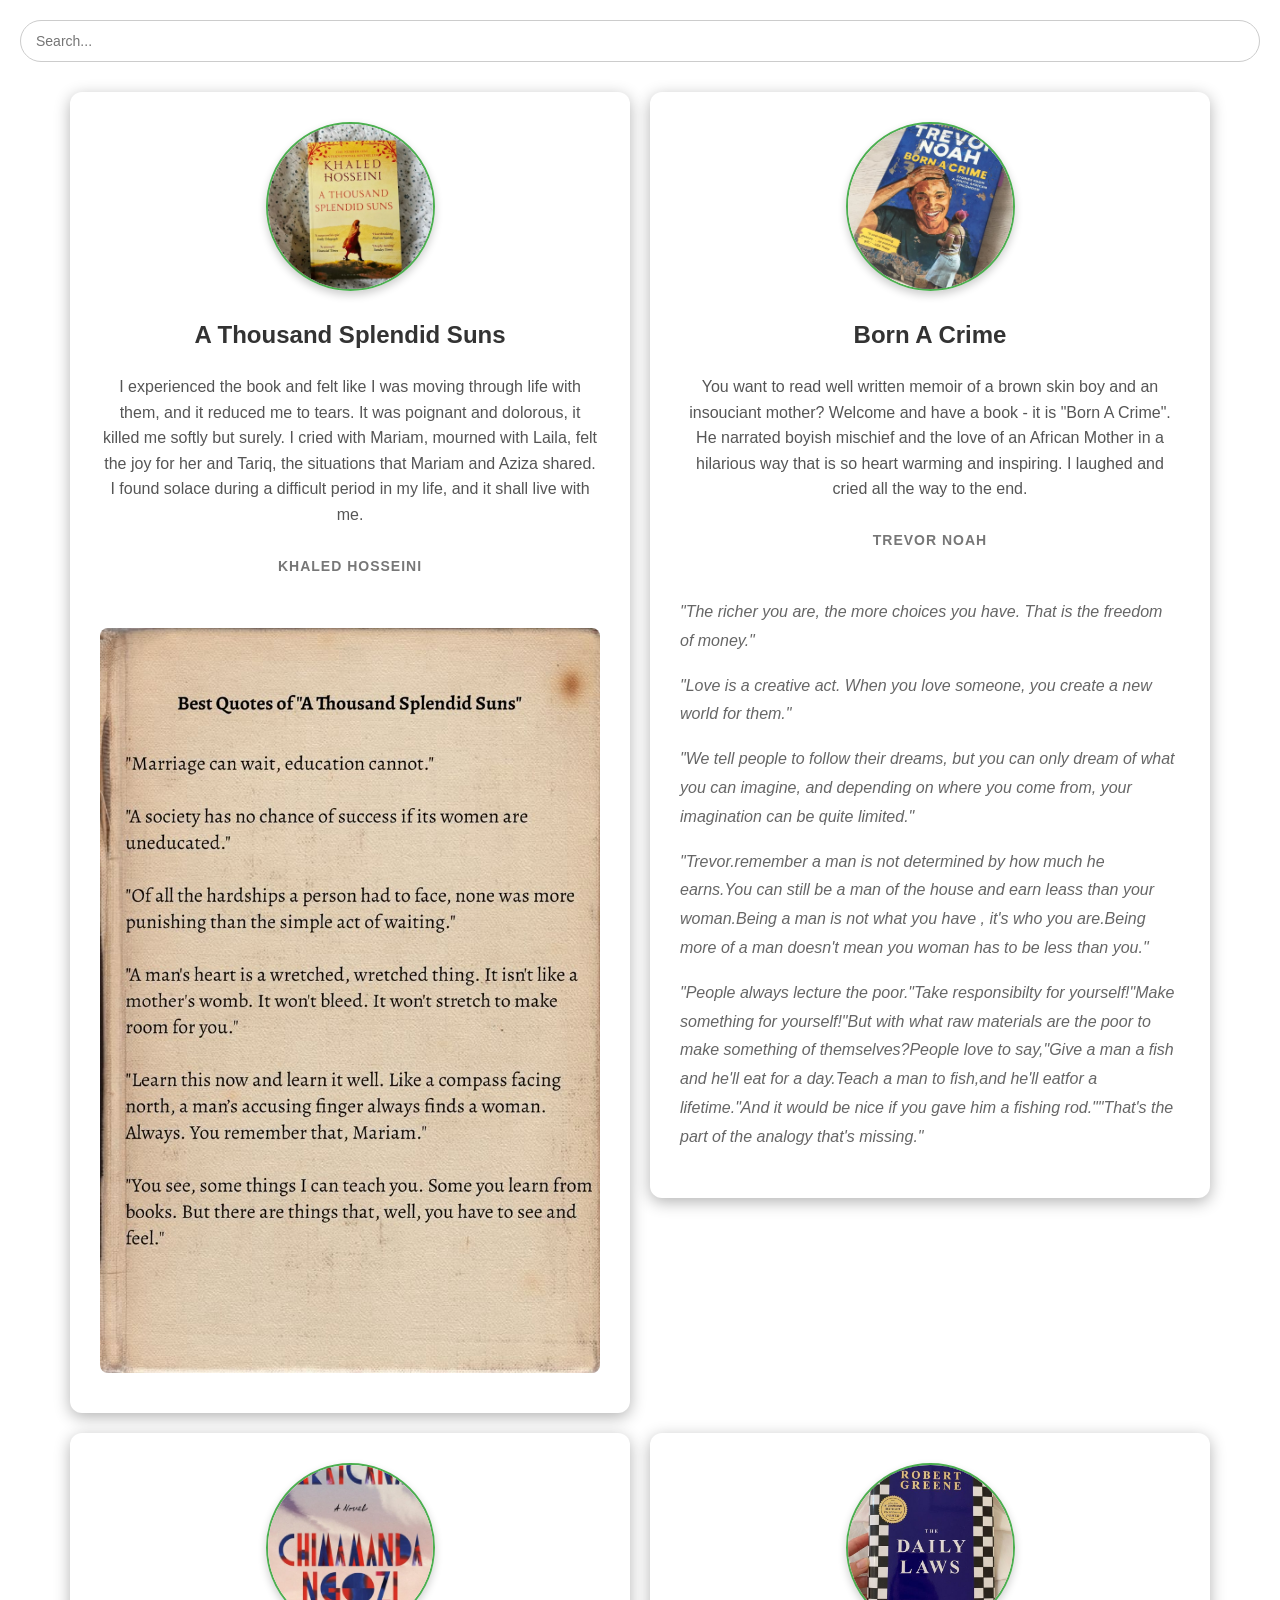
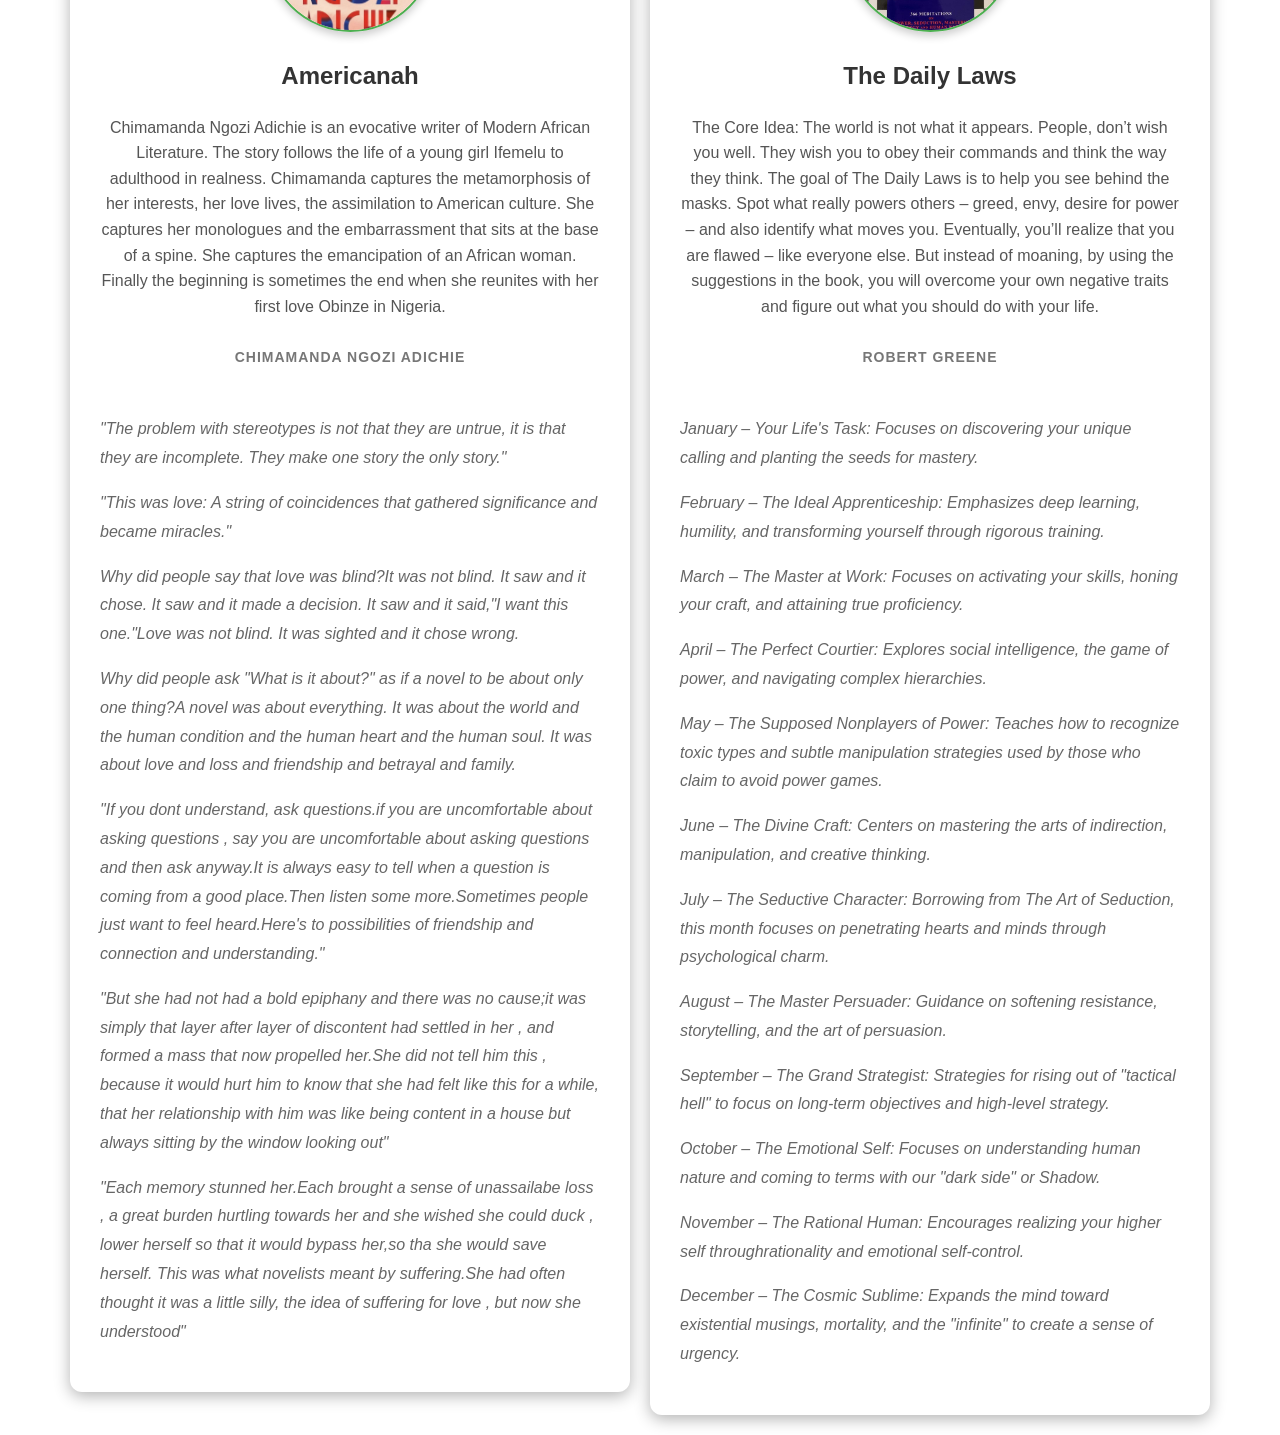
==== index.html @ 942a487c "<Created HTML and Created JavaScript objects>" ====
<!DOCTYPE html>
<html>
<head>
    <meta charset="UTF-8">
    <meta name="viewport" content="width=device-width, initial-scale=1.0">
    <title>Reader's Digest</title>
    
    <style>
        body {
            background-image: url("1.jpg");
            background-size: cover;
            background-position: center;
            background-attachment: fixed;
            margin: 0;
            padding: 20px;
            font-family: Arial, sans-serif;
        }

        .top-section {
            display: flex;
            justify-content: center;
            margin-bottom: 30px;
        }

        .search-bar {
            width: 100%;
            max-width: 1600px;
            height: 40px;
            padding: 0 15px;
            border: 1px solid #ccc;
            border-radius: 25px;
            outline: none;
            font-size: 14px;
        }

        .image-row {
            display: flex;
            justify-content: center;
            align-items: flex-start;
            gap: 20px;
            flex-wrap: wrap;
            padding: 0 20px;
        }

        .book-container {
            display: flex;
            flex-direction: column;
            align-items: center;
            max-width: 500px;
            padding: 30px;
            background: #fff;
            border-radius: 12px;
            box-shadow: 0 4px 16px rgba(0, 0, 0, 0.3);
            text-align: center;
        }

        .profile-image {
            width: 165px;
            height: 165px;
            border-radius: 50%;
            border: 2px solid #4CAF50;
            box-shadow: 0 4px 8px rgba(0, 0, 0, 0.2);
            object-fit: cover;
            margin-bottom: 20px;
        }

        .book-container h1 {
            margin: 10px 0;
            font-size: 24px;
            color: #333;
        }

        .book-description {
            line-height: 1.6;
            color: #555;
            margin: 15px 0;
        }

        .book_author {
            font-weight: bold;
            color: #777;
            margin-top: 15px;
            font-size: 14px;
            letter-spacing: 1px;
        }

        .quotes-image {
            width: 100%;
            height: auto;
            margin: 20px 0 0 0;
            border-radius: 8px;
        }

        .quotes {
            margin-top: 20px;
            text-align: left;
            font-style: italic;
            color: #666;
            line-height: 1.8;
        }
    </style>
</head>
<body>
    <div class="top-section">
        <input type="text" class="search-bar" placeholder="Search...">
    </div>
    
    <!-- ✅ ALL book containers go inside this ONE image-row -->
    <div class="image-row"> 
        
        <!-- Book 1: A Thousand Splendid Suns -->
        <div class="book-container">
            <img class="profile-image" src="Images/lotus.jpg" alt="A Thousand Splendid Suns">
            <h1>A Thousand Splendid Suns</h1>
            <p class="book-description">
                I experienced the book and felt like I was moving through life with them, and it reduced me to tears. It was poignant and dolorous, it killed me softly but surely. I cried with Mariam, mourned with Laila, felt the joy for her and Tariq, the situations that Mariam and Aziza shared. I found solace during a difficult period in my life, and it shall live with me.
            </p>
            <p class="book_author">KHALED HOSSEINI</p>
            <div class="quotes">
                <img class="quotes-image" src="Images/_A thousand splendid suns_ quotes.jpg">
            </div>
        </div>
    
        <!-- Book 2: Born A Crime -->
        <div class="book-container">
            <img class="profile-image" src="Images/Born A Crime - Trevor Noah.jpg" alt="Born A Crime">
            <h1>Born A Crime</h1>
            <p class="book-description">
                You want to read well written memoir of a brown skin boy and an insouciant mother? Welcome and have a book - it is "Born A Crime". He narrated boyish mischief and the love of an African Mother in a hilarious way that is so heart warming and inspiring. I laughed and cried all the way to the end.
            </p>
            <p class="book_author">TREVOR NOAH</p>
            <div class="quotes">
                <p>"The richer you are, the more choices you have. That is the freedom of money."</p>
                <p>"Love is a creative act. When you love someone, you create a new world for them."</p>
                <p>"We tell people to follow their dreams, but you can only dream of what you can imagine, and depending on where you come from, your imagination can be quite limited."</p>
                <p>
                    "Trevor.remember a man is not determined by how much he earns.You can still be a man of the house and earn leass than your woman.Being a man is not what you have , it's who you are.Being more of a man doesn't mean you woman has to be less than you."
                </p>
                <p>
                    "People always lecture the poor."Take responsibilty for yourself!"Make something for yourself!"But with what raw materials are the poor to make something of themselves?People love to say,"Give a man a fish and he'll eat for a day.Teach a man to fish,and he'll eatfor a lifetime."And it would be nice if you gave him a fishing rod.""That's the part of the analogy that's missing."

                </p>
            </div>
        </div>

        <!-- Book 3: Americanah -->
        <div class="book-container">
            <img class="profile-image" src="Images/Americanah_ A novel - Chimamanda Ngozi Adichie….jpg" alt="Americanah">
            <h1>Americanah</h1>
            <p class="book-description">
                Chimamanda Ngozi Adichie is an evocative writer of Modern African Literature. The story follows the life of a young girl Ifemelu to adulthood in realness. Chimamanda captures the metamorphosis of her interests, her love lives, the assimilation to American culture. She captures her monologues and the embarrassment that sits at the base of a spine. She captures the emancipation of an African woman. Finally the beginning is sometimes the end when she reunites with her first love Obinze in Nigeria.
            </p>
            <p class="book_author">CHIMAMANDA NGOZI ADICHIE</p>
            <div class="quotes">
                <p>"The problem with stereotypes is not that they are untrue, it is that they are incomplete. They make one story the only story."</p>
                <p>"This was love: A string of coincidences that gathered significance and became miracles."</p>
                <p> Why did people say that love was blind?It was not blind. It saw and it chose. It saw and it made a decision. It saw and it said,"I want this one."Love was not blind. It was sighted and it chose wrong. 
</p>
<p>Why did people ask "What is it about?"
              as if a novel to be about only one thing?A novel was about everything. It was about the world and the human condition and the human heart and the human soul. It was about love and loss and friendship and betrayal and family.</p>
              <p>"If you dont understand, ask questions.if you are uncomfortable about asking questions , say you are uncomfortable about asking questions and then ask anyway.It is always easy to tell when a question is coming from a good place.Then listen some more.Sometimes people just want to feel heard.Here's to possibilities of friendship and connection and understanding."
</p>
<p>"But she had not had a bold epiphany and there was no cause;it was simply that layer after layer of discontent had settled in her , and formed a mass that now propelled her.She did not tell him this , because it would hurt him to know that she had felt like this for a while, that her relationship with him was like being content in a house but always sitting by the window looking out"
</p>
<p>"Each memory stunned her.Each brought a sense of unassailabe loss , a great burden hurtling towards her and she wished she could duck , lower herself so that it would bypass her,so tha she would save herself.
              This was what novelists meant by suffering.She had often thought it was a little silly, the idea of suffering for love , but now she understood" 


</p>
            </div>
        </div>
 <div class="book-container"> <!-- ✅ Fixed: removed space, now it's one class -->
            <img class="profile-image" src="Images/The Daily Laws, Robert Greene - Daily Wisdom and Guidance.jpg" alt="The Daily Laws">
            
            <h1>The Daily Laws
            </h1>
            
            <p class="book-description">
               The Core Idea:
The world is not what it appears. People, don’t wish you well. They wish you to obey their commands and think the way they think. The goal of The Daily Laws is to help you see behind the masks. Spot what really powers others – greed, envy, desire for power – and also identify what moves you. Eventually, you’ll realize that you are flawed – like everyone else. But instead of moaning, by using the suggestions in the book, you will overcome your own negative traits and figure out what you should do with your life.
            </p>
            
            <p class="book_author">
                ROBERT GREENE
            </p>
            <div class="quotes">
                
<p>January – Your Life's Task: Focuses on discovering your unique calling and planting the seeds for mastery.</p>
<p>February – The Ideal Apprenticeship: Emphasizes deep learning, humility, and transforming yourself through rigorous training.</p>
<p>March – The Master at Work: Focuses on activating your skills, honing your craft, and attaining true proficiency.</p>
<p>April – The Perfect Courtier: Explores social intelligence, the game of power, and navigating complex hierarchies.</p>
<p>May – The Supposed Nonplayers of Power: Teaches how to recognize toxic types and subtle manipulation strategies used by those who claim to avoid power games.</p>
<p>June – The Divine Craft: Centers on mastering the arts of indirection, manipulation, and creative thinking.</p>
<p>July – The Seductive Character: Borrowing from The Art of Seduction, this month focuses on penetrating hearts and minds through psychological charm.</p>
<p>August – The Master Persuader: Guidance on softening resistance, storytelling, and the art of persuasion.</p>
<p>September – The Grand Strategist: Strategies for rising out of "tactical hell" to focus on long-term objectives and high-level strategy.</p>
<p>October – The Emotional Self: Focuses on understanding human nature and coming to terms with our "dark side" or Shadow.</p>
<p>November – The Rational Human: Encourages realizing your higher self throughrationality and emotional self-control.</p>
<p>December – The Cosmic Sublime: Expands the mind toward existential musings, mortality, and the "infinite" to create a sense of urgency. </p>


    
        </div>
    </div>

    </div> 
   <script src="books.js"></script> 
</body>
</html>
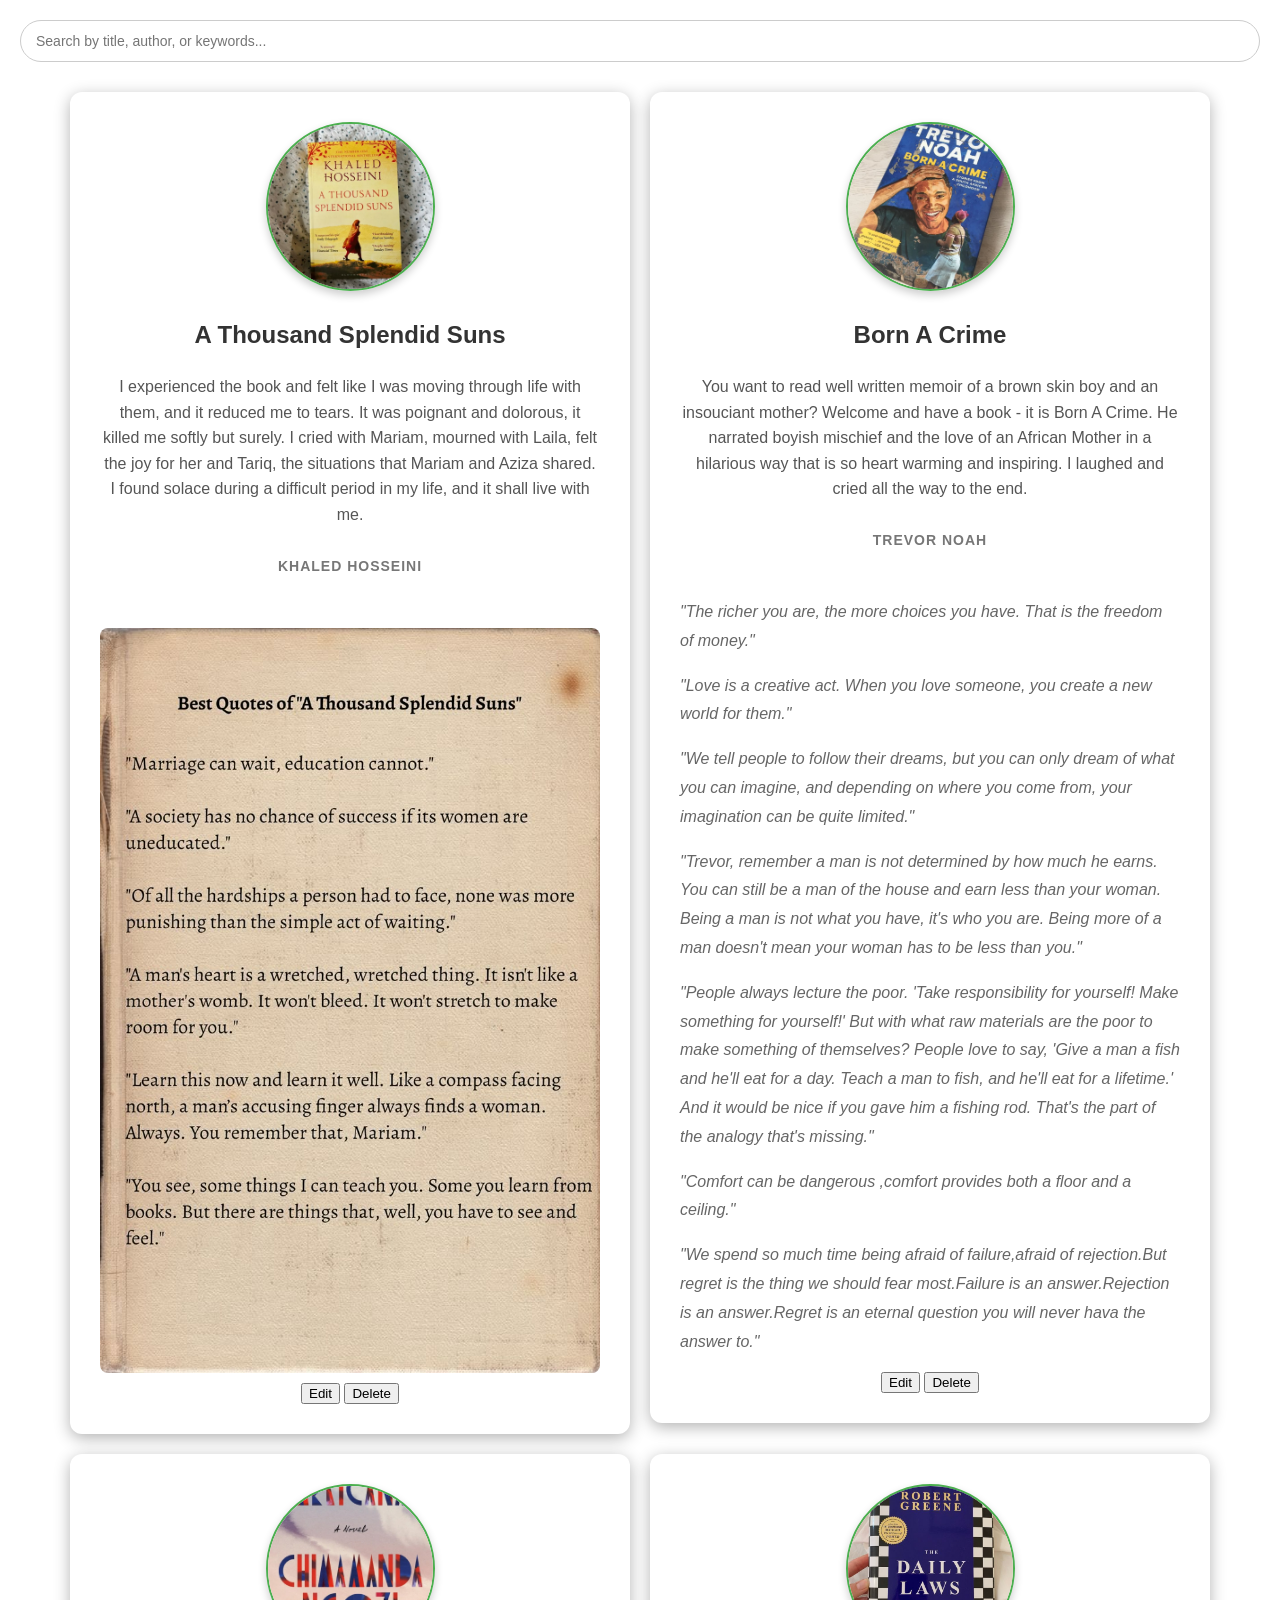
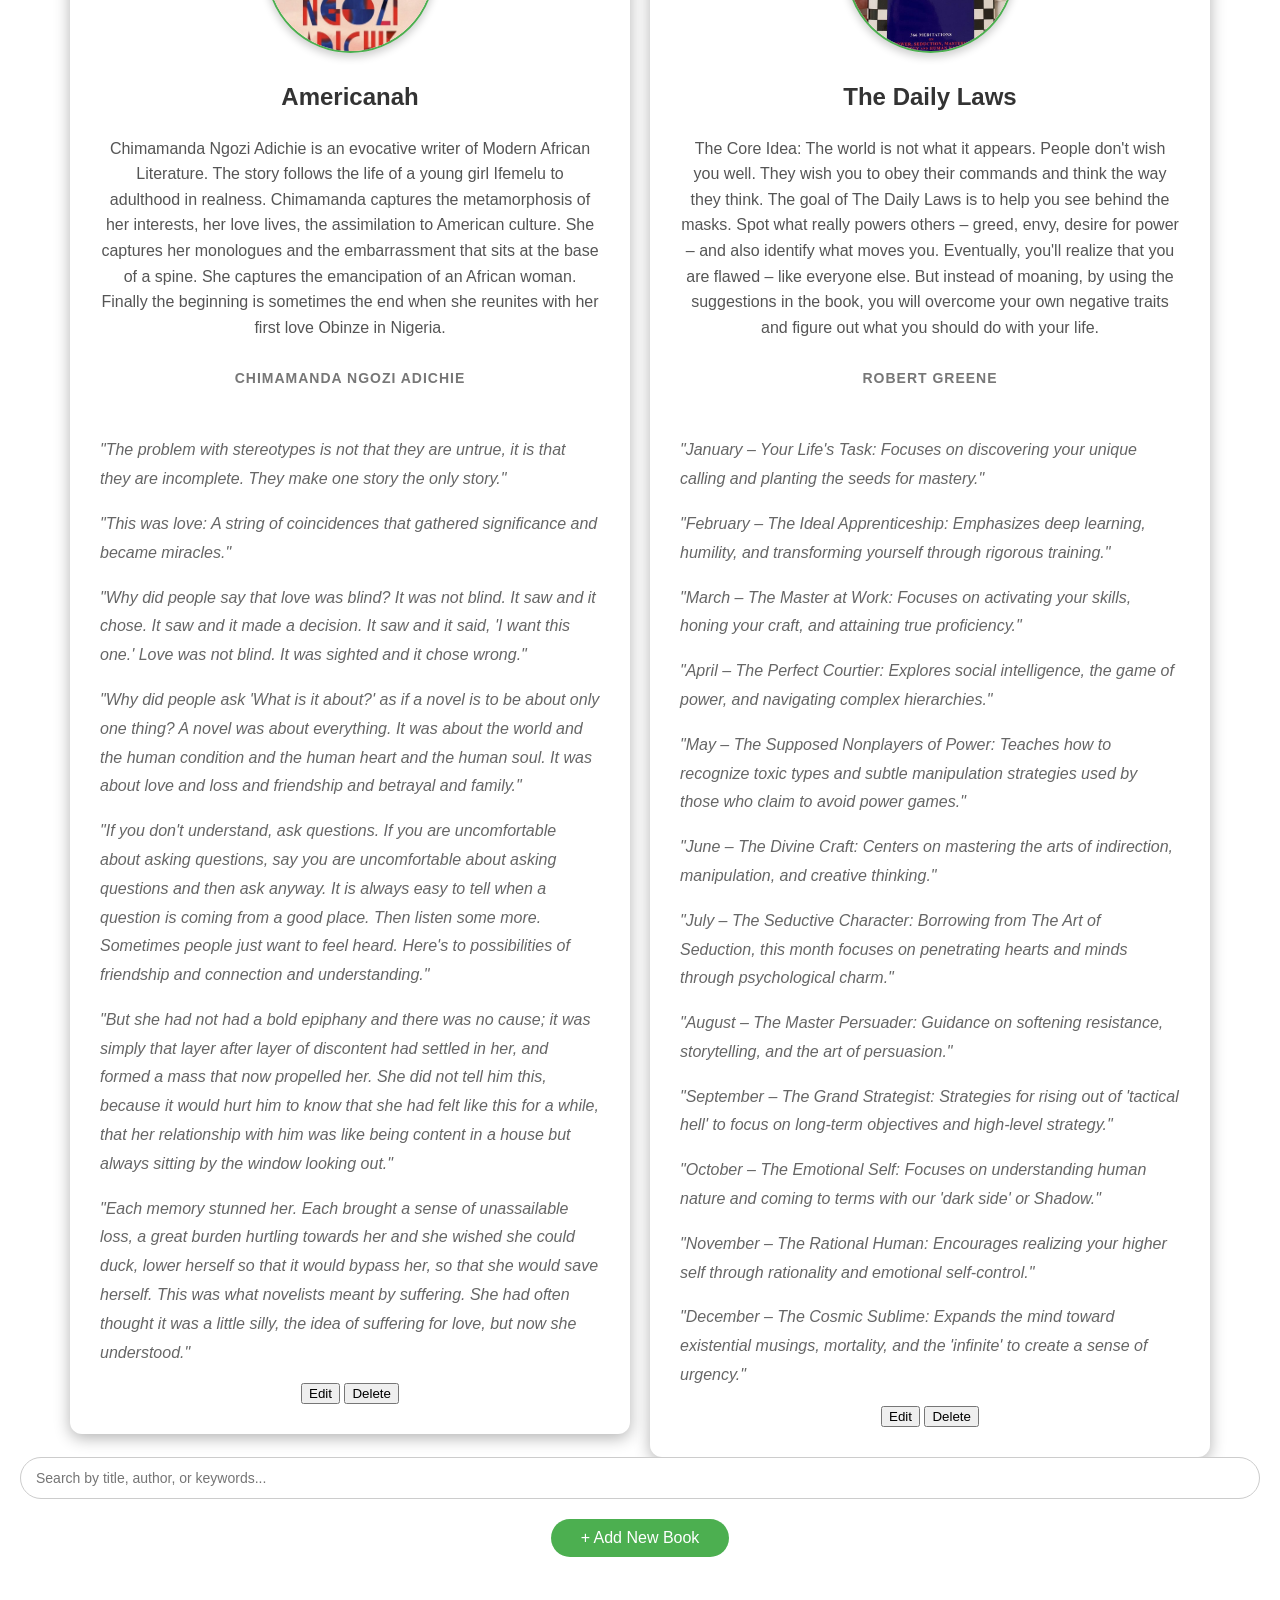
==== commit 3e9f4bf7: "<Updated the genre filter>" ====
--- a/index.html
+++ b/index.html
@@ -1,209 +1,56 @@
 <!DOCTYPE html>
 <html>
-<head>
+<head> 
     <meta charset="UTF-8">
     <meta name="viewport" content="width=device-width, initial-scale=1.0">
     <title>Reader's Digest</title>
-    
-    <style>
-        body {
-            background-image: url("1.jpg");
-            background-size: cover;
-            background-position: center;
-            background-attachment: fixed;
-            margin: 0;
-            padding: 20px;
-            font-family: Arial, sans-serif;
-        }
-
-        .top-section {
-            display: flex;
-            justify-content: center;
-            margin-bottom: 30px;
-        }
-
-        .search-bar {
-            width: 100%;
-            max-width: 1600px;
-            height: 40px;
-            padding: 0 15px;
-            border: 1px solid #ccc;
-            border-radius: 25px;
-            outline: none;
-            font-size: 14px;
-        }
-
-        .image-row {
-            display: flex;
-            justify-content: center;
-            align-items: flex-start;
-            gap: 20px;
-            flex-wrap: wrap;
-            padding: 0 20px;
-        }
-
-        .book-container {
-            display: flex;
-            flex-direction: column;
-            align-items: center;
-            max-width: 500px;
-            padding: 30px;
-            background: #fff;
-            border-radius: 12px;
-            box-shadow: 0 4px 16px rgba(0, 0, 0, 0.3);
-            text-align: center;
-        }
-
-        .profile-image {
-            width: 165px;
-            height: 165px;
-            border-radius: 50%;
-            border: 2px solid #4CAF50;
-            box-shadow: 0 4px 8px rgba(0, 0, 0, 0.2);
-            object-fit: cover;
-            margin-bottom: 20px;
-        }
-
-        .book-container h1 {
-            margin: 10px 0;
-            font-size: 24px;
-            color: #333;
-        }
-
-        .book-description {
-            line-height: 1.6;
-            color: #555;
-            margin: 15px 0;
-        }
-
-        .book_author {
-            font-weight: bold;
-            color: #777;
-            margin-top: 15px;
-            font-size: 14px;
-            letter-spacing: 1px;
-        }
-
-        .quotes-image {
-            width: 100%;
-            height: auto;
-            margin: 20px 0 0 0;
-            border-radius: 8px;
-        }
-
-        .quotes {
-            margin-top: 20px;
-            text-align: left;
-            font-style: italic;
-            color: #666;
-            line-height: 1.8;
-        }
-    </style>
+    <link rel="stylesheet" href="reader'sDigest.css">
 </head>
 <body>
     <div class="top-section">
-        <input type="text" class="search-bar" placeholder="Search...">
+        <input type="text" class="search-bar" placeholder="Search by title, author, or keywords...">
     </div>
     
-    <!-- ✅ ALL book containers go inside this ONE image-row -->
-    <div class="image-row"> 
-        
-        <!-- Book 1: A Thousand Splendid Suns -->
-        <div class="book-container">
-            <img class="profile-image" src="Images/lotus.jpg" alt="A Thousand Splendid Suns">
-            <h1>A Thousand Splendid Suns</h1>
-            <p class="book-description">
-                I experienced the book and felt like I was moving through life with them, and it reduced me to tears. It was poignant and dolorous, it killed me softly but surely. I cried with Mariam, mourned with Laila, felt the joy for her and Tariq, the situations that Mariam and Aziza shared. I found solace during a difficult period in my life, and it shall live with me.
-            </p>
-            <p class="book_author">KHALED HOSSEINI</p>
-            <div class="quotes">
-                <img class="quotes-image" src="Images/_A thousand splendid suns_ quotes.jpg">
+   
+    <div class="image-row"></div>
+    <div class="top-section">
+    <input type="text" class="search-bar" placeholder="Search by title, author, or keywords...">
+    <button class="add-book-btn">+ Add New Book</button>
+</div>
+
+<!-- Modal for adding books -->
+<div class="modal-overlay" id="book-modal">
+    <div class="modal-content">
+        <h2 id="modal-title">Add New Book</h2>
+        <form id="book-form">
+            <input type="hidden" id="book-id">
+            
+            <label for="book-title">Book Title:</label>
+            <input type="text" id="book-title" required>
+            
+            <label for="book-author">Author:</label>
+            <input type="text" id="book-author" required>
+            
+            <label for="book-image">Image Path:</label>
+            <input type="text" id="book-image" placeholder="Images/book-cover.jpg" required>
+            
+            <label for="book-description">Description:</label>
+            <textarea id="book-description" rows="5" required></textarea>
+            
+            <label for="book-quotes">Quotes (one per line, optional):</label>
+            <textarea id="book-quotes" rows="5" placeholder="Quote 1&#10;Quote 2&#10;Quote 3"></textarea>
+            
+            <div class="modal-buttons">
+                <button type="submit" class="submit-btn">Save Book</button>
+                <button type="button" class="cancel-btn">Cancel</button>
             </div>
-        </div>
-    
-        <!-- Book 2: Born A Crime -->
-        <div class="book-container">
-            <img class="profile-image" src="Images/Born A Crime - Trevor Noah.jpg" alt="Born A Crime">
-            <h1>Born A Crime</h1>
-            <p class="book-description">
-                You want to read well written memoir of a brown skin boy and an insouciant mother? Welcome and have a book - it is "Born A Crime". He narrated boyish mischief and the love of an African Mother in a hilarious way that is so heart warming and inspiring. I laughed and cried all the way to the end.
-            </p>
-            <p class="book_author">TREVOR NOAH</p>
-            <div class="quotes">
-                <p>"The richer you are, the more choices you have. That is the freedom of money."</p>
-                <p>"Love is a creative act. When you love someone, you create a new world for them."</p>
-                <p>"We tell people to follow their dreams, but you can only dream of what you can imagine, and depending on where you come from, your imagination can be quite limited."</p>
-                <p>
-                    "Trevor.remember a man is not determined by how much he earns.You can still be a man of the house and earn leass than your woman.Being a man is not what you have , it's who you are.Being more of a man doesn't mean you woman has to be less than you."
-                </p>
-                <p>
-                    "People always lecture the poor."Take responsibilty for yourself!"Make something for yourself!"But with what raw materials are the poor to make something of themselves?People love to say,"Give a man a fish and he'll eat for a day.Teach a man to fish,and he'll eatfor a lifetime."And it would be nice if you gave him a fishing rod.""That's the part of the analogy that's missing."
+        </form>
+    </div>
+</div>
 
-                </p>
-            </div>
-        </div>
-
-        <!-- Book 3: Americanah -->
-        <div class="book-container">
-            <img class="profile-image" src="Images/Americanah_ A novel - Chimamanda Ngozi Adichie….jpg" alt="Americanah">
-            <h1>Americanah</h1>
-            <p class="book-description">
-                Chimamanda Ngozi Adichie is an evocative writer of Modern African Literature. The story follows the life of a young girl Ifemelu to adulthood in realness. Chimamanda captures the metamorphosis of her interests, her love lives, the assimilation to American culture. She captures her monologues and the embarrassment that sits at the base of a spine. She captures the emancipation of an African woman. Finally the beginning is sometimes the end when she reunites with her first love Obinze in Nigeria.
-            </p>
-            <p class="book_author">CHIMAMANDA NGOZI ADICHIE</p>
-            <div class="quotes">
-                <p>"The problem with stereotypes is not that they are untrue, it is that they are incomplete. They make one story the only story."</p>
-                <p>"This was love: A string of coincidences that gathered significance and became miracles."</p>
-                <p> Why did people say that love was blind?It was not blind. It saw and it chose. It saw and it made a decision. It saw and it said,"I want this one."Love was not blind. It was sighted and it chose wrong. 
-</p>
-<p>Why did people ask "What is it about?"
-              as if a novel to be about only one thing?A novel was about everything. It was about the world and the human condition and the human heart and the human soul. It was about love and loss and friendship and betrayal and family.</p>
-              <p>"If you dont understand, ask questions.if you are uncomfortable about asking questions , say you are uncomfortable about asking questions and then ask anyway.It is always easy to tell when a question is coming from a good place.Then listen some more.Sometimes people just want to feel heard.Here's to possibilities of friendship and connection and understanding."
-</p>
-<p>"But she had not had a bold epiphany and there was no cause;it was simply that layer after layer of discontent had settled in her , and formed a mass that now propelled her.She did not tell him this , because it would hurt him to know that she had felt like this for a while, that her relationship with him was like being content in a house but always sitting by the window looking out"
-</p>
-<p>"Each memory stunned her.Each brought a sense of unassailabe loss , a great burden hurtling towards her and she wished she could duck , lower herself so that it would bypass her,so tha she would save herself.
-              This was what novelists meant by suffering.She had often thought it was a little silly, the idea of suffering for love , but now she understood" 
-
-
-</p>
-            </div>
-        </div>
- <div class="book-container"> <!-- ✅ Fixed: removed space, now it's one class -->
-            <img class="profile-image" src="Images/The Daily Laws, Robert Greene - Daily Wisdom and Guidance.jpg" alt="The Daily Laws">
-            
-            <h1>The Daily Laws
-            </h1>
-            
-            <p class="book-description">
-               The Core Idea:
-The world is not what it appears. People, don’t wish you well. They wish you to obey their commands and think the way they think. The goal of The Daily Laws is to help you see behind the masks. Spot what really powers others – greed, envy, desire for power – and also identify what moves you. Eventually, you’ll realize that you are flawed – like everyone else. But instead of moaning, by using the suggestions in the book, you will overcome your own negative traits and figure out what you should do with your life.
-            </p>
-            
-            <p class="book_author">
-                ROBERT GREENE
-            </p>
-            <div class="quotes">
-                
-<p>January – Your Life's Task: Focuses on discovering your unique calling and planting the seeds for mastery.</p>
-<p>February – The Ideal Apprenticeship: Emphasizes deep learning, humility, and transforming yourself through rigorous training.</p>
-<p>March – The Master at Work: Focuses on activating your skills, honing your craft, and attaining true proficiency.</p>
-<p>April – The Perfect Courtier: Explores social intelligence, the game of power, and navigating complex hierarchies.</p>
-<p>May – The Supposed Nonplayers of Power: Teaches how to recognize toxic types and subtle manipulation strategies used by those who claim to avoid power games.</p>
-<p>June – The Divine Craft: Centers on mastering the arts of indirection, manipulation, and creative thinking.</p>
-<p>July – The Seductive Character: Borrowing from The Art of Seduction, this month focuses on penetrating hearts and minds through psychological charm.</p>
-<p>August – The Master Persuader: Guidance on softening resistance, storytelling, and the art of persuasion.</p>
-<p>September – The Grand Strategist: Strategies for rising out of "tactical hell" to focus on long-term objectives and high-level strategy.</p>
-<p>October – The Emotional Self: Focuses on understanding human nature and coming to terms with our "dark side" or Shadow.</p>
-<p>November – The Rational Human: Encourages realizing your higher self throughrationality and emotional self-control.</p>
-<p>December – The Cosmic Sublime: Expands the mind toward existential musings, mortality, and the "infinite" to create a sense of urgency. </p>
-
-
-    
-        </div>
-    </div>
-
-    </div> 
-   <script src="books.js"></script> 
+<div class="image-row"></div>
+   
+    <script src="Data/books.js"></script>
+    <script src="Scripts/app.js"></script>
 </body>
 </html>
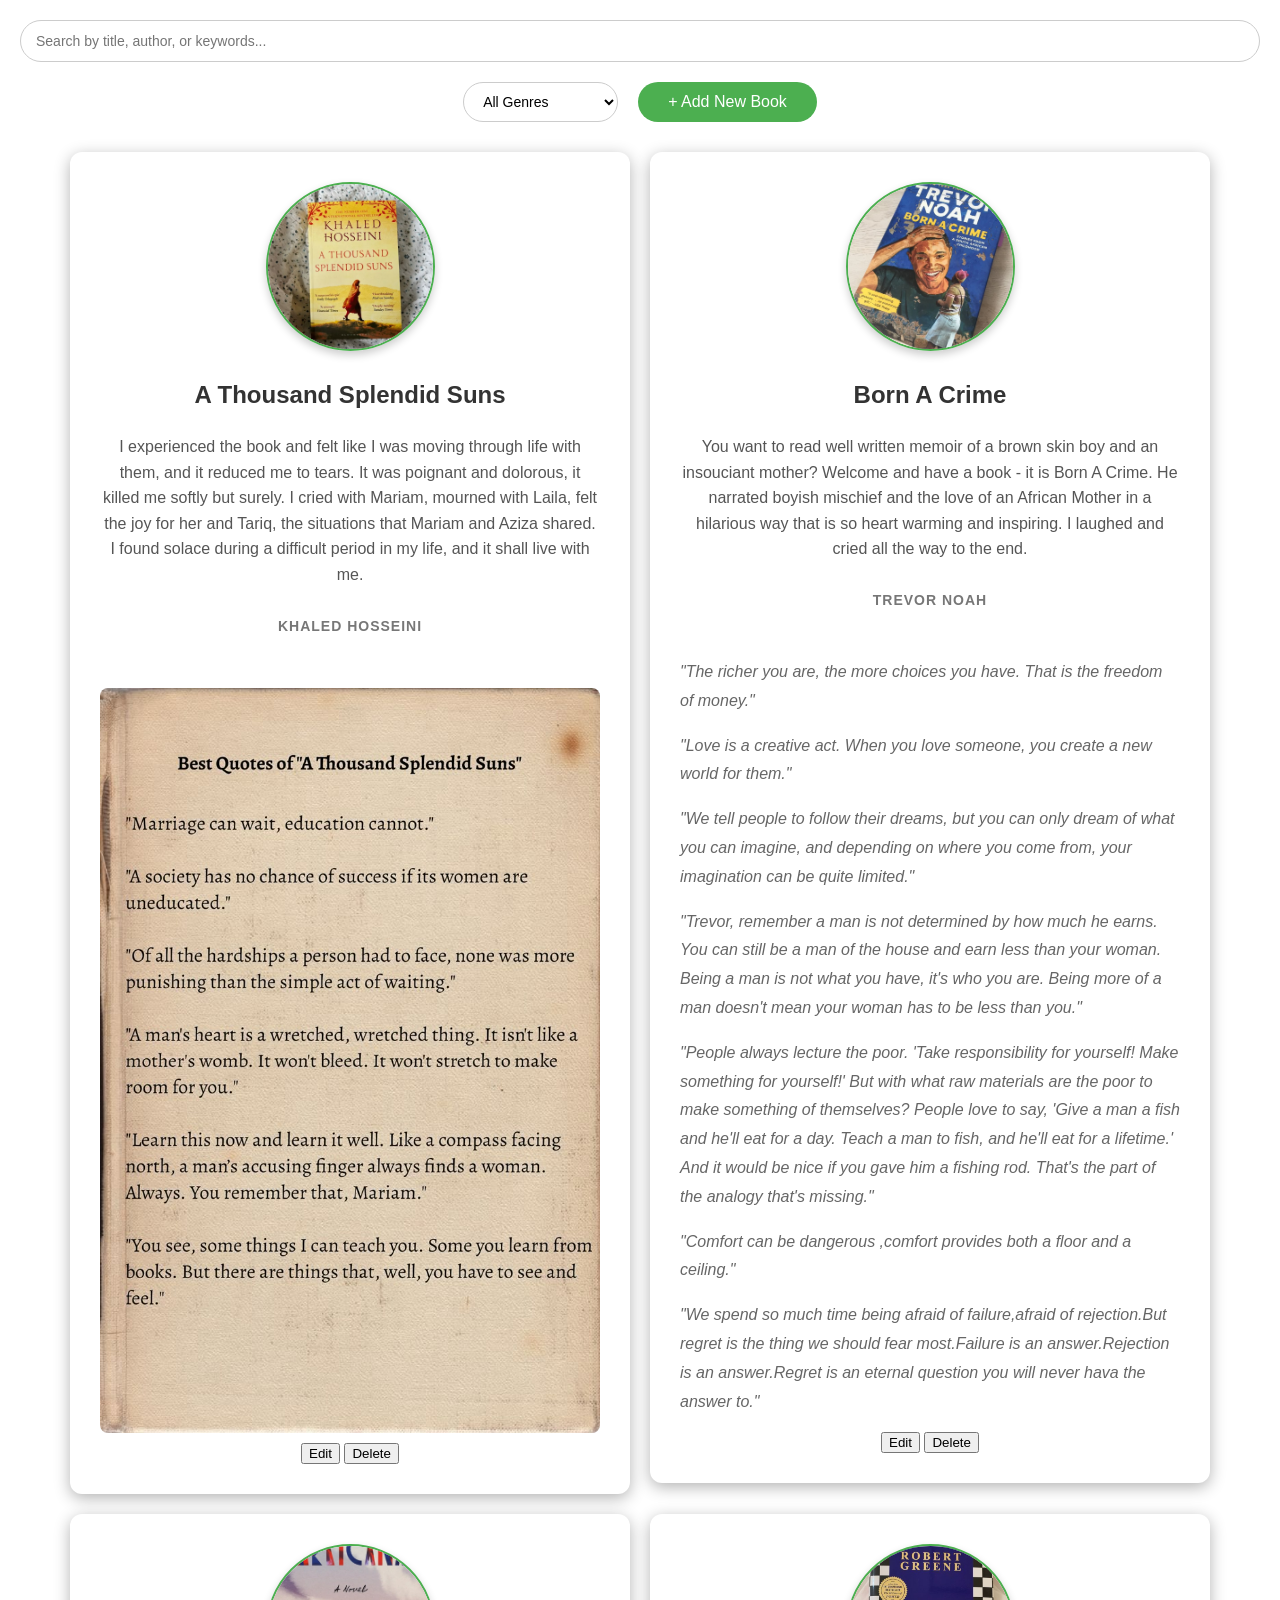
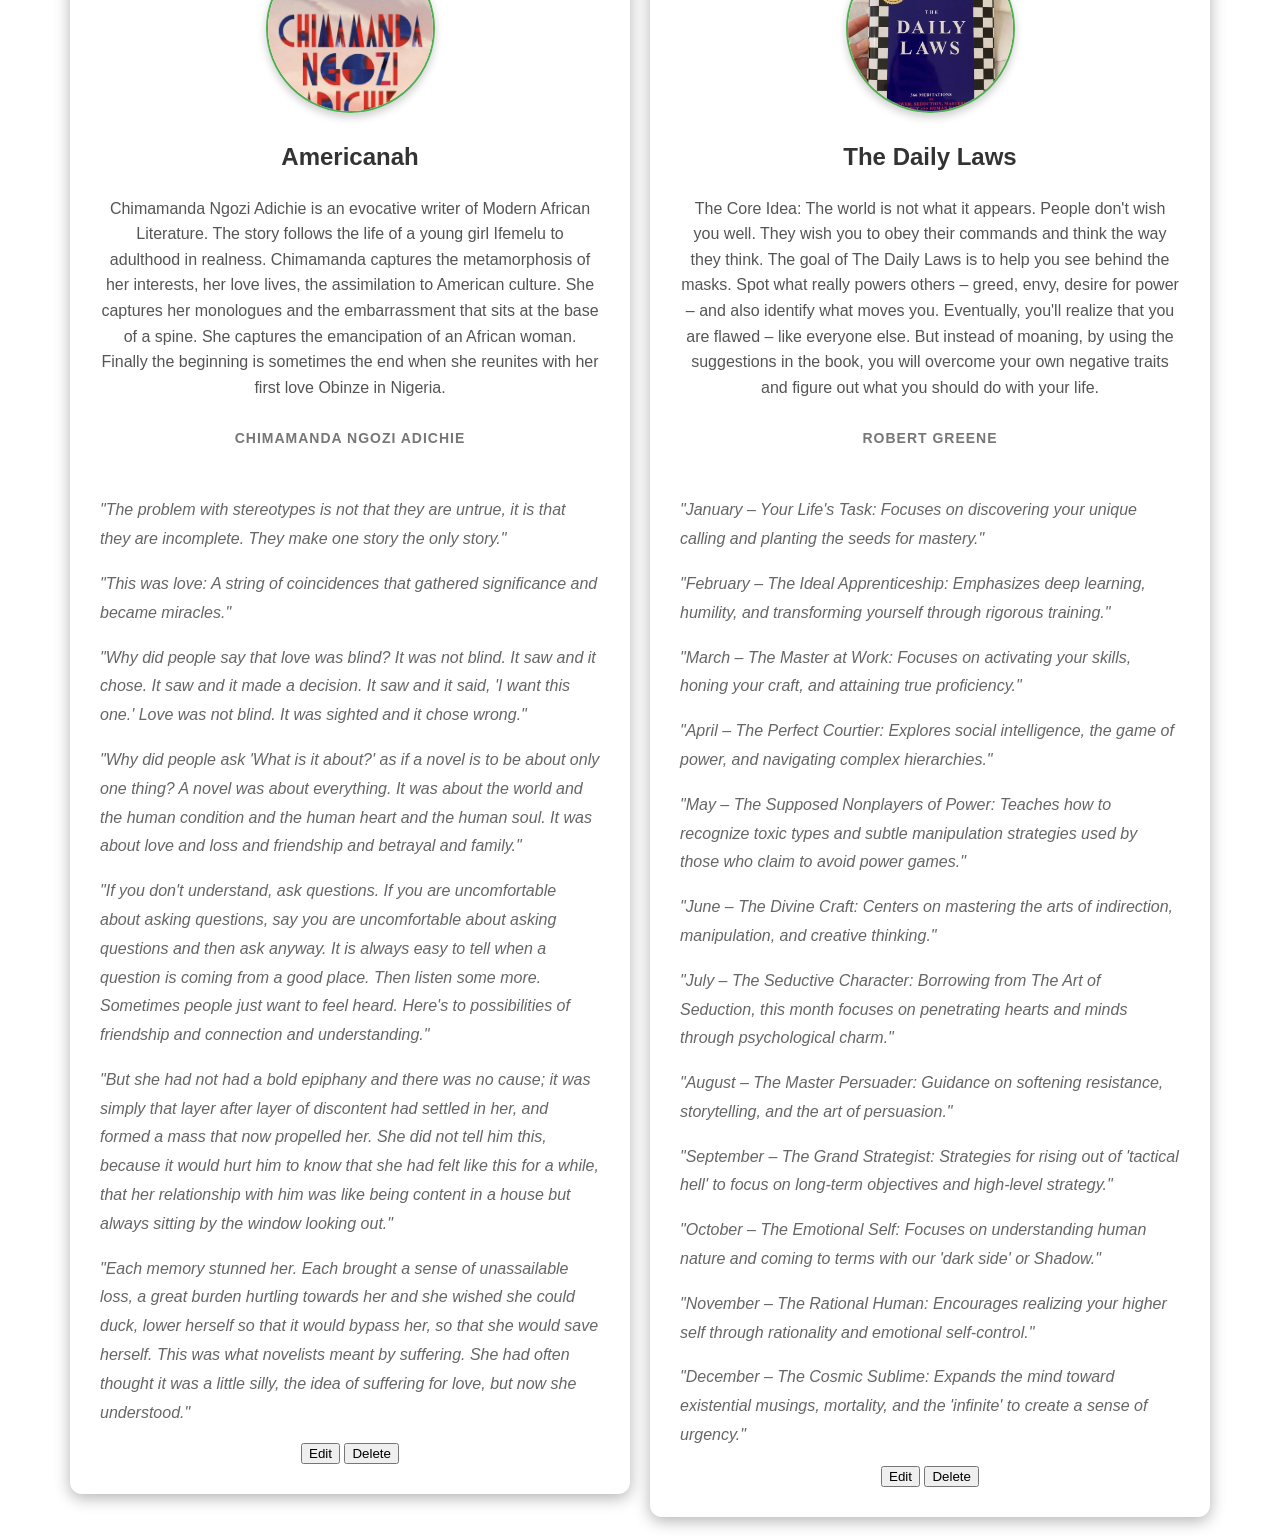
==== commit dcff2694: "<Created the add book functionality>" ====
--- a/index.html
+++ b/index.html
@@ -9,13 +9,19 @@
 <body>
     <div class="top-section">
         <input type="text" class="search-bar" placeholder="Search by title, author, or keywords...">
-    </div>
+   
+    <select id="genre-filter" class="genre-filter">
+        <option value="all">All Genres</option>
+        <!-- These will be populated dynamically -->
+    </select>
+    <button class="add-book-btn">+ Add New Book</button>
     
+    </div> 
+</div>
    
     <div class="image-row"></div>
-    <div class="top-section">
-    <input type="text" class="search-bar" placeholder="Search by title, author, or keywords...">
-    <button class="add-book-btn">+ Add New Book</button>
+    
+    
 </div>
 
 <!-- Modal for adding books -->
@@ -31,6 +37,19 @@
             <label for="book-author">Author:</label>
             <input type="text" id="book-author" required>
             
+             <label for="book-genre">Genre:</label>
+    <select id="book-genre" required>
+        <option value="">Select a genre</option>
+        <option value="Fiction">Fiction</option>
+        <option value="Non-Fiction">Non-Fiction</option>
+        <option value="Memoir">Memoir</option>
+        <option value="Self-Help">Self-Help</option>
+        <option value="Biography">Biography</option>
+        <option value="History">History</option>
+        <option value="Science">Science</option>
+        <option value="Poetry">Poetry</option>
+        <option value="Other">Other</option>
+    </select>
             <label for="book-image">Image Path:</label>
             <input type="text" id="book-image" placeholder="Images/book-cover.jpg" required>
             
